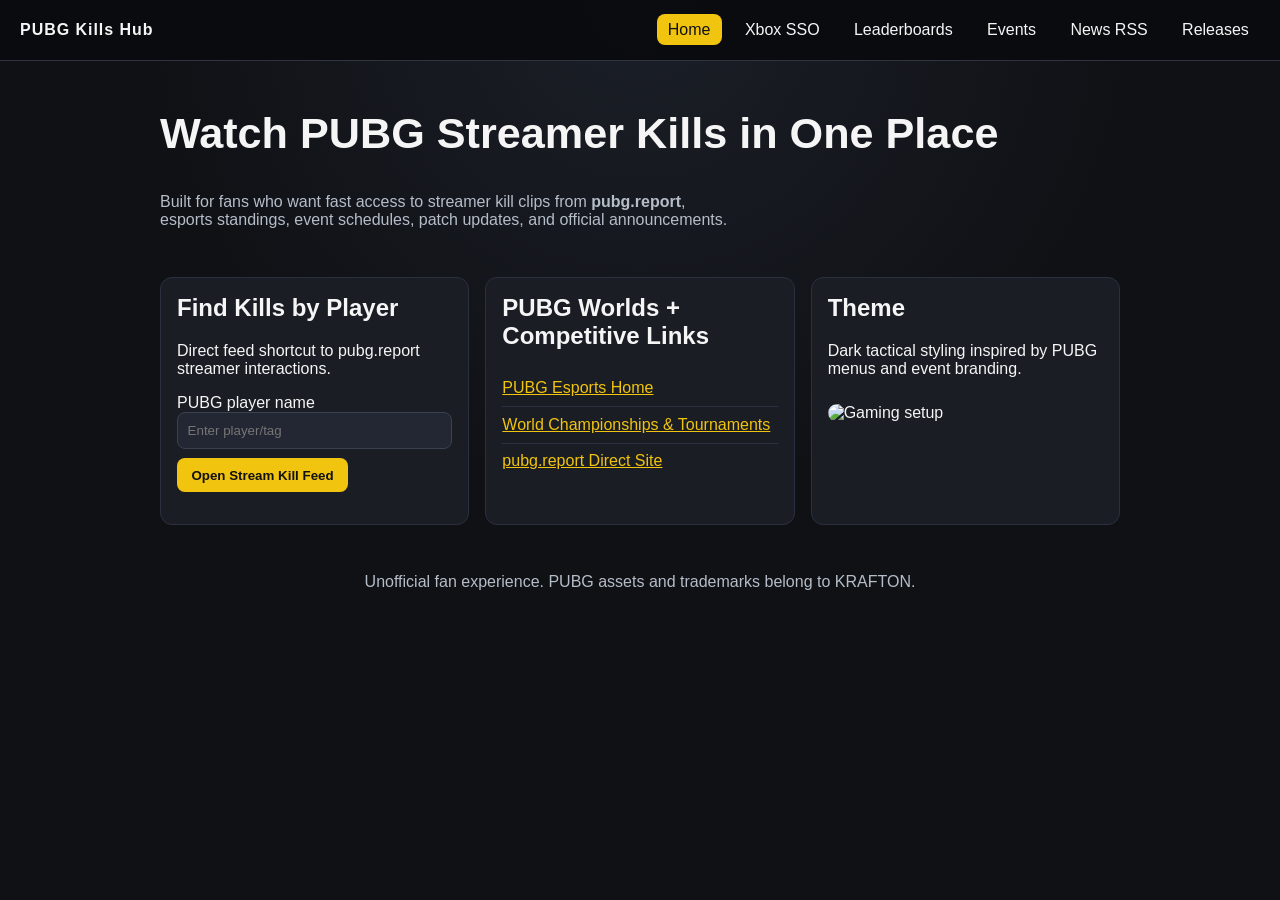
==== index.html @ fefeb7e6 "Create multi-page PUBG streamer hub website" ====
<!doctype html>
<html lang="en">
<head>
  <meta charset="UTF-8" />
  <meta name="viewport" content="width=device-width, initial-scale=1.0" />
  <title>PUBG Stream Kills Hub</title>
  <link rel="stylesheet" href="styles.css" />
</head>
<body>
  <nav class="navbar">
    <div class="brand">PUBG Kills Hub</div>
    <div class="nav-links">
      <a href="index.html">Home</a>
      <a href="sso.html">Xbox SSO</a>
      <a href="leaderboards.html">Leaderboards</a>
      <a href="events.html">Events</a>
      <a href="news.html">News RSS</a>
      <a href="releases.html">Releases</a>
    </div>
  </nav>

  <section class="hero">
    <h1>Watch PUBG Streamer Kills in One Place</h1>
    <p>
      Built for fans who want fast access to streamer kill clips from <strong>pubg.report</strong>,
      esports standings, event schedules, patch updates, and official announcements.
    </p>
  </section>

  <section class="grid">
    <article class="card">
      <h2>Find Kills by Player</h2>
      <p>Direct feed shortcut to pubg.report streamer interactions.</p>
      <form id="report-form">
        <label for="pubg-user">PUBG player name</label>
        <input id="pubg-user" placeholder="Enter player/tag" />
        <button class="button" type="submit">Open Stream Kill Feed</button>
      </form>
      <p id="report-output"></p>
    </article>

    <article class="card">
      <h2>PUBG Worlds + Competitive Links</h2>
      <ul class="clean">
        <li><a target="_blank" rel="noreferrer" href="https://pubgesports.com/">PUBG Esports Home</a></li>
        <li><a target="_blank" rel="noreferrer" href="https://pubgesports.com/en/tournament">World Championships & Tournaments</a></li>
        <li><a target="_blank" rel="noreferrer" href="https://pubg.report/">pubg.report Direct Site</a></li>
      </ul>
    </article>

    <article class="card">
      <h2>Theme</h2>
      <p>Dark tactical styling inspired by PUBG menus and event branding.</p>
      <img class="banner-img" src="https://images.unsplash.com/photo-1542751110-97427bbecf20?auto=format&fit=crop&w=1200&q=60" alt="Gaming setup" />
    </article>
  </section>

  <div class="footer">Unofficial fan experience. PUBG assets and trademarks belong to KRAFTON.</div>
  <script src="app.js"></script>
</body>
</html>
---- styles.css ----
:root {
  --bg: #0f1115;
  --surface: #1a1d24;
  --surface-2: #232733;
  --accent: #f1c40f;
  --text: #f5f5f5;
  --muted: #b5bdc9;
}

* { box-sizing: border-box; }
body {
  margin: 0;
  font-family: "Segoe UI", Tahoma, Geneva, Verdana, sans-serif;
  color: var(--text);
  background: radial-gradient(circle at top, #1b1f27, var(--bg) 45%);
  min-height: 100vh;
}

a { color: var(--accent); }

.navbar {
  position: sticky;
  top: 0;
  z-index: 10;
  display: flex;
  gap: 1rem;
  align-items: center;
  justify-content: space-between;
  padding: 0.9rem 1.25rem;
  background: rgba(10, 11, 14, 0.95);
  border-bottom: 1px solid #2f3440;
}

.brand {
  font-weight: 800;
  letter-spacing: 0.06rem;
}

.nav-links {
  display: flex;
  flex-wrap: wrap;
  gap: 0.75rem;
}

.nav-links a {
  color: var(--text);
  text-decoration: none;
  padding: 0.4rem 0.7rem;
  border-radius: 8px;
}

.nav-links a:hover,
.nav-links a.active {
  background: var(--accent);
  color: #111;
}

.hero {
  padding: 3rem 1.25rem 1rem;
  max-width: 1000px;
  margin: 0 auto;
}

.hero h1 { margin-top: 0; font-size: clamp(1.8rem, 4vw, 2.7rem); }
.hero p { color: var(--muted); max-width: 65ch; }

.grid {
  max-width: 1000px;
  margin: 0 auto;
  padding: 1rem 1.25rem 2rem;
  display: grid;
  grid-template-columns: repeat(auto-fit, minmax(260px, 1fr));
  gap: 1rem;
}

.card {
  background: var(--surface);
  border: 1px solid #2b3040;
  border-radius: 12px;
  padding: 1rem;
}

.card h2, .card h3 { margin-top: 0; }

.button {
  display: inline-block;
  margin-top: 0.6rem;
  background: var(--accent);
  color: #111;
  font-weight: 700;
  border: 0;
  border-radius: 8px;
  padding: 0.6rem 0.9rem;
  text-decoration: none;
  cursor: pointer;
}

input {
  width: 100%;
  padding: 0.6rem;
  border-radius: 8px;
  border: 1px solid #3a4151;
  background: var(--surface-2);
  color: var(--text);
}

ul.clean {
  list-style: none;
  padding-left: 0;
  margin: 0;
}

ul.clean li {
  padding: 0.55rem 0;
  border-bottom: 1px solid #2c3140;
}

ul.clean li:last-child { border-bottom: none; }

.table {
  width: 100%;
  border-collapse: collapse;
}
.table th, .table td {
  border-bottom: 1px solid #303644;
  padding: 0.6rem;
  text-align: left;
}
.table th { color: var(--accent); }

.footer {
  padding: 1rem 1.25rem 2rem;
  text-align: center;
  color: var(--muted);
}

.banner-img {
  width: 100%;
  border-radius: 10px;
  margin-top: 0.6rem;
}
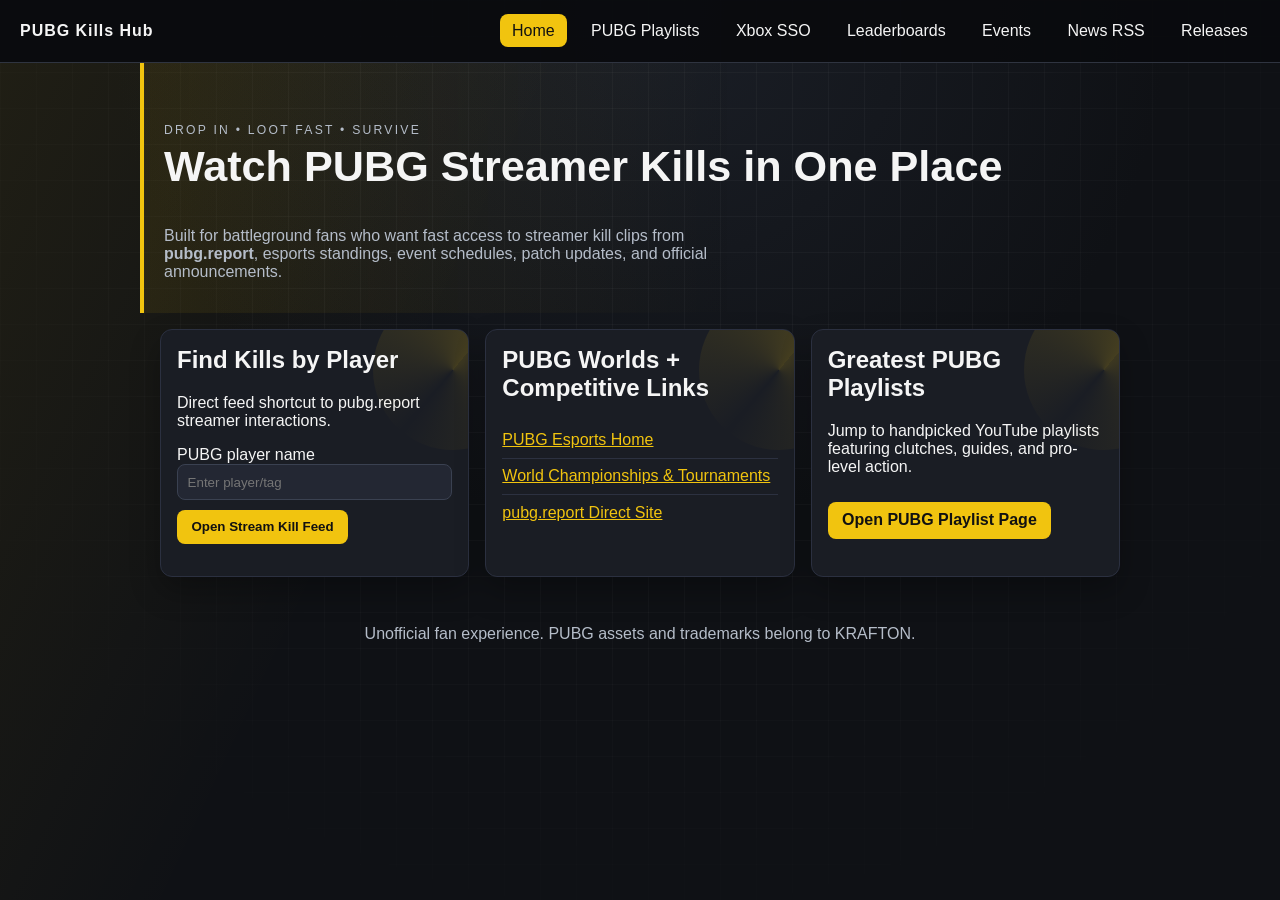
==== commit eaf458d9: "Refresh PUBG-themed UI and add playlists page" ====
--- a/index.html
+++ b/index.html
@@ -11,6 +11,7 @@
     <div class="brand">PUBG Kills Hub</div>
     <div class="nav-links">
       <a href="index.html">Home</a>
+      <a href="playlists.html">PUBG Playlists</a>
       <a href="sso.html">Xbox SSO</a>
       <a href="leaderboards.html">Leaderboards</a>
       <a href="events.html">Events</a>
@@ -19,16 +20,17 @@
     </div>
   </nav>
 
-  <section class="hero">
+  <section class="hero hero-battleground">
+    <p class="eyebrow">Drop In • Loot Fast • Survive</p>
     <h1>Watch PUBG Streamer Kills in One Place</h1>
     <p>
-      Built for fans who want fast access to streamer kill clips from <strong>pubg.report</strong>,
+      Built for battleground fans who want fast access to streamer kill clips from <strong>pubg.report</strong>,
       esports standings, event schedules, patch updates, and official announcements.
     </p>
   </section>
 
   <section class="grid">
-    <article class="card">
+    <article class="card pubg-card">
       <h2>Find Kills by Player</h2>
       <p>Direct feed shortcut to pubg.report streamer interactions.</p>
       <form id="report-form">
@@ -39,7 +41,7 @@
       <p id="report-output"></p>
     </article>
 
-    <article class="card">
+    <article class="card pubg-card">
       <h2>PUBG Worlds + Competitive Links</h2>
       <ul class="clean">
         <li><a target="_blank" rel="noreferrer" href="https://pubgesports.com/">PUBG Esports Home</a></li>
@@ -48,10 +50,10 @@
       </ul>
     </article>
 
-    <article class="card">
-      <h2>Theme</h2>
-      <p>Dark tactical styling inspired by PUBG menus and event branding.</p>
-      <img class="banner-img" src="https://images.unsplash.com/photo-1542751110-97427bbecf20?auto=format&fit=crop&w=1200&q=60" alt="Gaming setup" />
+    <article class="card pubg-card">
+      <h2>Greatest PUBG Playlists</h2>
+      <p>Jump to handpicked YouTube playlists featuring clutches, guides, and pro-level action.</p>
+      <a class="button" href="playlists.html">Open PUBG Playlist Page</a>
     </article>
   </section>
 
--- a/styles.css
+++ b/styles.css
@@ -5,15 +5,33 @@
   --accent: #f1c40f;
   --text: #f5f5f5;
   --muted: #b5bdc9;
+  --line: #2f3440;
 }
 
 * { box-sizing: border-box; }
+
 body {
   margin: 0;
   font-family: "Segoe UI", Tahoma, Geneva, Verdana, sans-serif;
   color: var(--text);
-  background: radial-gradient(circle at top, #1b1f27, var(--bg) 45%);
+  background:
+    linear-gradient(115deg, rgba(241, 196, 15, 0.08), transparent 35%),
+    radial-gradient(circle at top, #1b1f27, var(--bg) 48%);
   min-height: 100vh;
+  position: relative;
+}
+
+body::before {
+  content: "";
+  position: fixed;
+  inset: 0;
+  background-image:
+    linear-gradient(rgba(255, 255, 255, 0.03) 1px, transparent 1px),
+    linear-gradient(90deg, rgba(255, 255, 255, 0.03) 1px, transparent 1px);
+  background-size: 36px 36px;
+  mask-image: radial-gradient(circle at 50% 20%, black 35%, transparent 85%);
+  pointer-events: none;
+  z-index: -2;
 }
 
 a { color: var(--accent); }
@@ -28,7 +46,7 @@
   justify-content: space-between;
   padding: 0.9rem 1.25rem;
   background: rgba(10, 11, 14, 0.95);
-  border-bottom: 1px solid #2f3440;
+  border-bottom: 1px solid var(--line);
 }
 
 .brand {
@@ -47,6 +65,7 @@
   text-decoration: none;
   padding: 0.4rem 0.7rem;
   border-radius: 8px;
+  border: 1px solid transparent;
 }
 
 .nav-links a:hover,
@@ -59,6 +78,19 @@
   padding: 3rem 1.25rem 1rem;
   max-width: 1000px;
   margin: 0 auto;
+}
+
+.hero-battleground {
+  border-left: 4px solid var(--accent);
+  background: linear-gradient(90deg, rgba(241, 196, 15, 0.08), transparent 60%);
+}
+
+.eyebrow {
+  text-transform: uppercase;
+  letter-spacing: 0.14rem;
+  font-size: 0.76rem;
+  color: var(--accent);
+  margin-bottom: 0.35rem;
 }
 
 .hero h1 { margin-top: 0; font-size: clamp(1.8rem, 4vw, 2.7rem); }
@@ -80,7 +112,24 @@
   padding: 1rem;
 }
 
-.card h2, .card h3 { margin-top: 0; }
+.pubg-card {
+  position: relative;
+  overflow: hidden;
+  box-shadow: 0 14px 30px rgba(0, 0, 0, 0.28);
+}
+
+.pubg-card::before {
+  content: "";
+  position: absolute;
+  right: -65px;
+  top: -40px;
+  width: 160px;
+  height: 160px;
+  background: conic-gradient(from 40deg, rgba(241, 196, 15, 0.16), transparent, rgba(241, 196, 15, 0.2));
+  border-radius: 50%;
+}
+
+.card h2, .card h3 { margin-top: 0; position: relative; }
 
 .button {
   display: inline-block;
